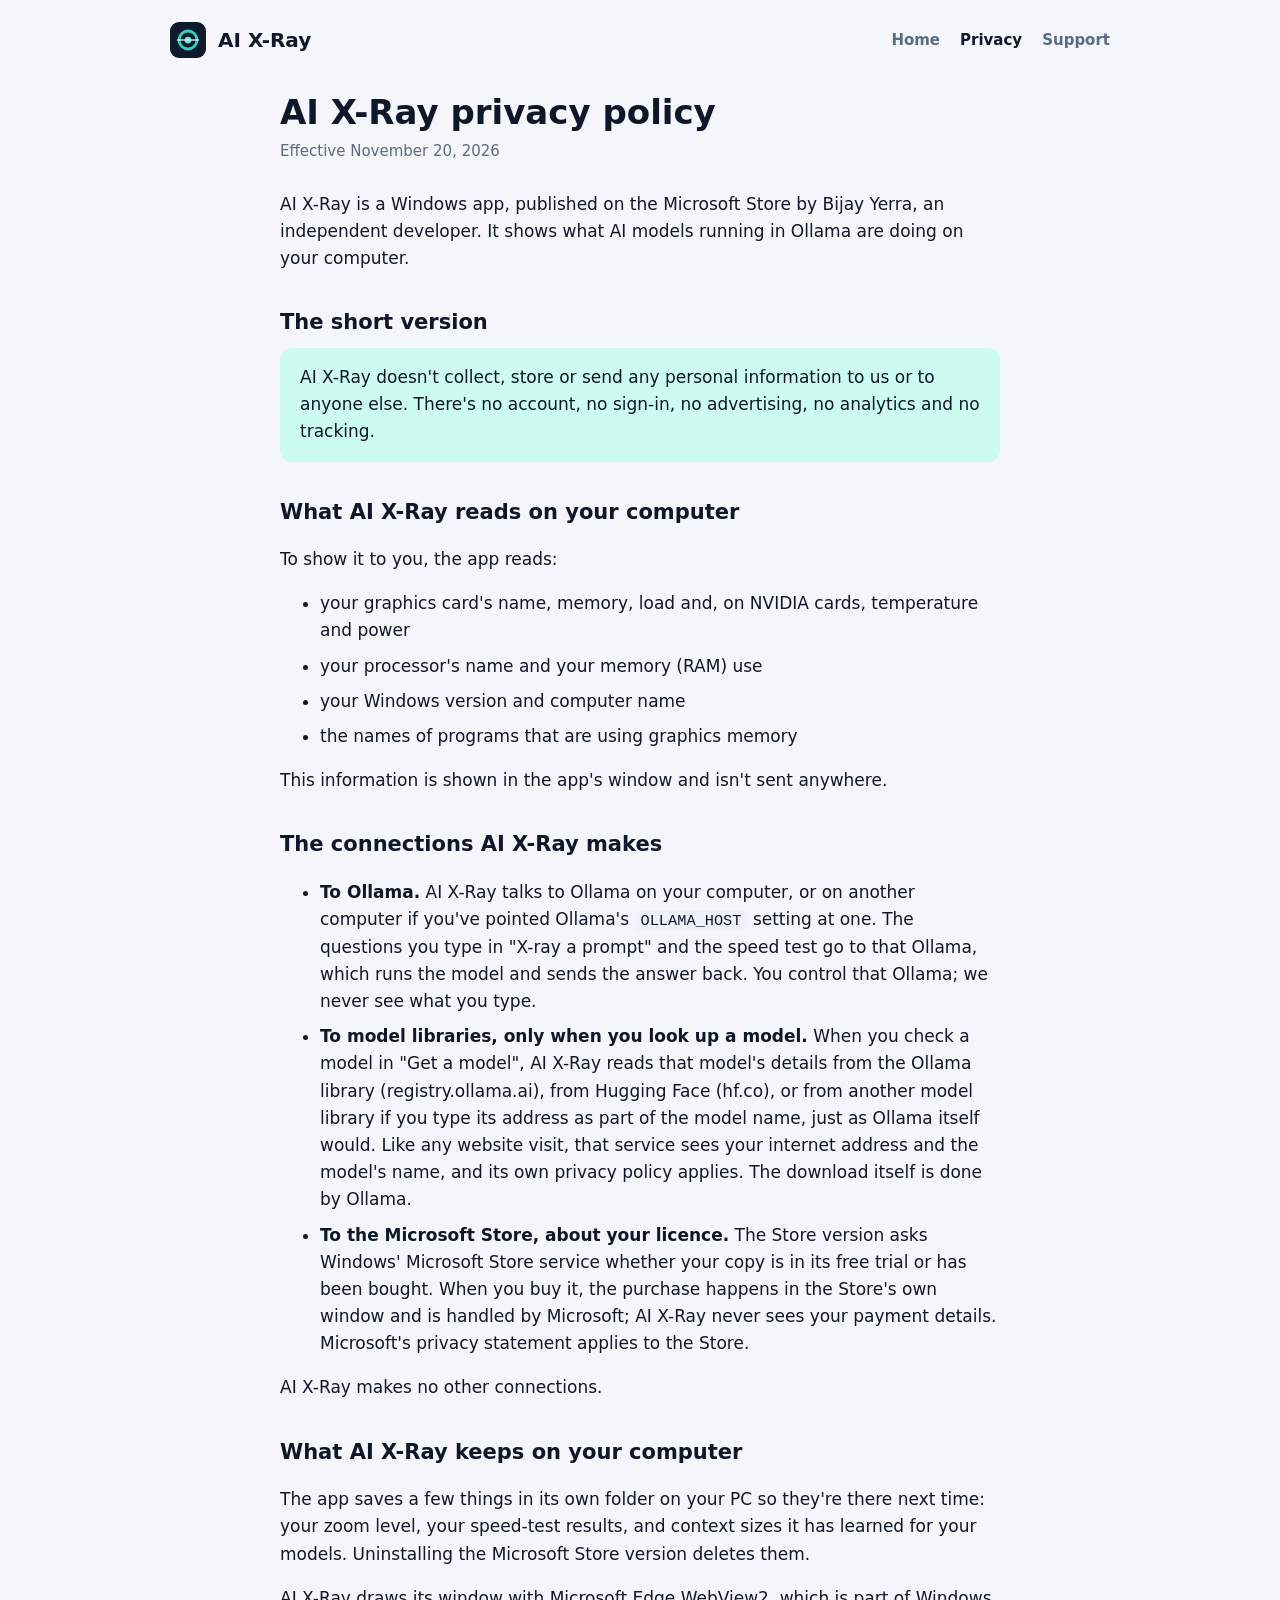
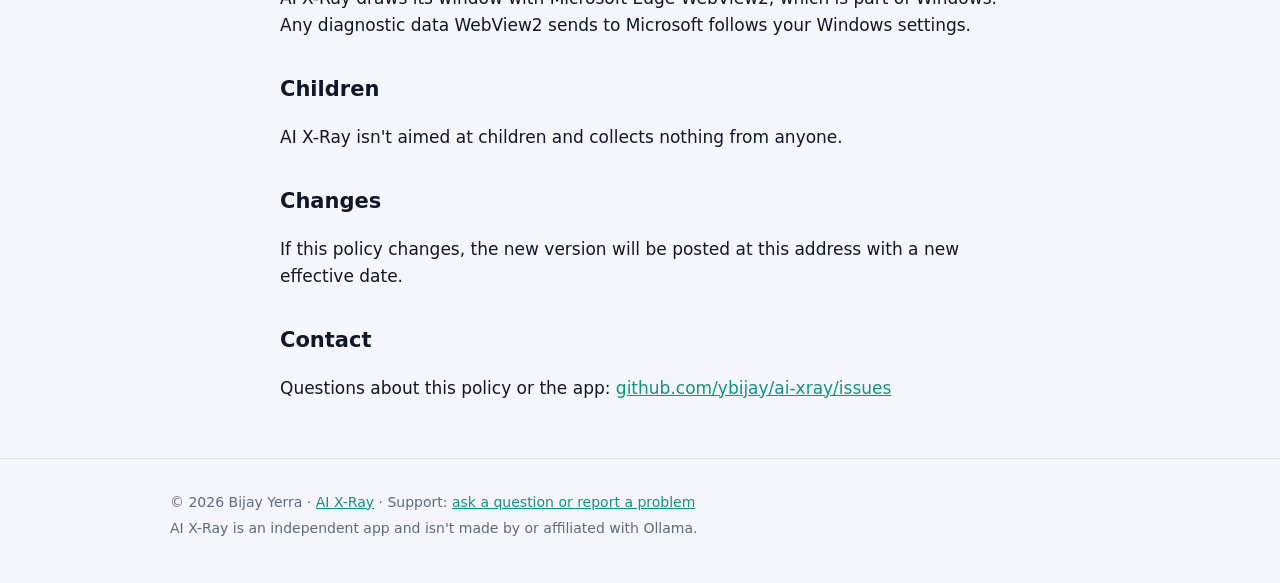
==== privacy.html @ 7ab142e6 "AI X-Ray website: home page and privacy policy Co-Authored-By: Claude Opus 5.5 <noreply@anthropic.co" ====
<!doctype html>
<html lang="en">
  <head>
    <meta charset="utf-8" />
    <meta name="viewport" content="width=device-width, initial-scale=1" />
    <title>AI X-Ray privacy policy</title>
    <meta name="description" content="AI X-Ray doesn't collect, store or send any personal information." />
    <link rel="icon" href="favicon.svg" type="image/svg+xml" />
    <link rel="stylesheet" href="style.css" />
  </head>
  <body>
    <header class="site">
      <div class="wrap">
        <a class="brand" href="./">
          <img src="favicon.svg" alt="" width="36" height="36" />
          AI X-Ray
        </a>
        <nav>
          <a href="./">Home</a>
          <a href="privacy.html" aria-current="page">Privacy</a>
          <a href="https://github.com/ybijay/ai-xray/issues">Support</a>
        </nav>
      </div>
    </header>

    <main class="wrap">
      <article class="policy">
        <h1>AI X-Ray privacy policy</h1>
        <p class="effective">Effective November 20, 2026</p>

        <p>
          AI X-Ray is a Windows app, published on the Microsoft Store by Bijay Yerra, an independent developer. It shows what AI
          models running in Ollama are doing on your computer.
        </p>

        <h2>The short version</h2>
        <div class="short">
          <p>
            AI X-Ray doesn't collect, store or send any personal information to us or to anyone else. There's no account, no
            sign-in, no advertising, no analytics and no tracking.
          </p>
        </div>

        <h2>What AI X-Ray reads on your computer</h2>
        <p>To show it to you, the app reads:</p>
        <ul>
          <li>your graphics card's name, memory, load and, on NVIDIA cards, temperature and power</li>
          <li>your processor's name and your memory (RAM) use</li>
          <li>your Windows version and computer name</li>
          <li>the names of programs that are using graphics memory</li>
        </ul>
        <p>This information is shown in the app's window and isn't sent anywhere.</p>

        <h2>The connections AI X-Ray makes</h2>
        <ul>
          <li>
            <strong>To Ollama.</strong> AI X-Ray talks to Ollama on your computer, or on another computer if you've pointed
            Ollama's <code>OLLAMA_HOST</code> setting at one. The questions you type in "X-ray a prompt" and the speed test go to
            that Ollama, which runs the model and sends the answer back. You control that Ollama; we never see what you type.
          </li>
          <li>
            <strong>To model libraries, only when you look up a model.</strong> When you check a model in "Get a model", AI X-Ray
            reads that model's details from the Ollama library (registry.ollama.ai), from Hugging Face (hf.co), or from another
            model library if you type its address as part of the model name, just as Ollama itself would. Like any website visit,
            that service sees your internet address and the model's name, and its own privacy policy applies. The download itself
            is done by Ollama.
          </li>
          <li>
            <strong>To the Microsoft Store, about your licence.</strong> The Store version asks Windows' Microsoft Store service
            whether your copy is in its free trial or has been bought. When you buy it, the purchase happens in the Store's own
            window and is handled by Microsoft; AI X-Ray never sees your payment details. Microsoft's privacy statement applies to
            the Store.
          </li>
        </ul>
        <p>AI X-Ray makes no other connections.</p>

        <h2>What AI X-Ray keeps on your computer</h2>
        <p>
          The app saves a few things in its own folder on your PC so they're there next time: your zoom level, your speed-test
          results, and context sizes it has learned for your models. Uninstalling the Microsoft Store version deletes them.
        </p>
        <p>
          AI X-Ray draws its window with Microsoft Edge WebView2, which is part of Windows. Any diagnostic data WebView2 sends to
          Microsoft follows your Windows settings.
        </p>

        <h2>Children</h2>
        <p>AI X-Ray isn't aimed at children and collects nothing from anyone.</p>

        <h2>Changes</h2>
        <p>If this policy changes, the new version will be posted at this address with a new effective date.</p>

        <h2>Contact</h2>
        <p>Questions about this policy or the app: <a href="https://github.com/ybijay/ai-xray/issues">github.com/ybijay/ai-xray/issues</a></p>
      </article>
    </main>

    <footer class="site">
      <div class="wrap">
        <p>© 2026 Bijay Yerra · <a href="./">AI X-Ray</a> · Support: <a href="https://github.com/ybijay/ai-xray/issues">ask a question or report a problem</a></p>
        <p>AI X-Ray is an independent app and isn't made by or affiliated with Ollama.</p>
      </div>
    </footer>
  </body>
</html>
---- style.css ----
:root {
  color-scheme: light dark;
  --font: "Segoe UI Variable Text", "Segoe UI", system-ui, -apple-system, "SF Pro Text", Ubuntu, sans-serif;
  --bg: #f4f6fb;
  --surface: #ffffff;
  --surface-2: #eef2f8;
  --border: #dde4ef;
  --text: #0f172a;
  --muted: #5b6b82;
  --accent: #0d9488;
  --accent-soft: #ccfbf1;
  --shadow: 0 1px 2px rgb(15 23 42 / 0.05), 0 4px 16px rgb(15 23 42 / 0.05);
}

@media (prefers-color-scheme: dark) {
  :root {
    --bg: #0a1020;
    --surface: #111a2c;
    --surface-2: #18233a;
    --border: #233150;
    --text: #e7edf7;
    --muted: #93a5bf;
    --accent: #2dd4bf;
    --accent-soft: #0f3b3a;
    --shadow: 0 1px 2px rgb(0 0 0 / 0.3), 0 8px 24px rgb(0 0 0 / 0.25);
  }
}

* {
  box-sizing: border-box;
}

html,
body {
  margin: 0;
  background: var(--bg);
  color: var(--text);
  font-family: var(--font);
  font-size: 17px;
  line-height: 1.6;
  -webkit-font-smoothing: antialiased;
}

a {
  color: var(--accent);
}

.wrap {
  max-width: 980px;
  margin: 0 auto;
  padding: 0 20px;
}

/* ---- header and footer ---- */

header.site {
  padding: 22px 0;
}
header.site .wrap {
  display: flex;
  align-items: center;
  justify-content: space-between;
  gap: 16px;
  flex-wrap: wrap;
}
.brand {
  display: flex;
  align-items: center;
  gap: 12px;
  color: var(--text);
  text-decoration: none;
  font-size: 20px;
  font-weight: 750;
}
nav {
  display: flex;
  gap: 20px;
  font-size: 15px;
  font-weight: 600;
}
nav a {
  color: var(--muted);
  text-decoration: none;
}
nav a:hover,
nav a[aria-current="page"] {
  color: var(--text);
}

footer.site {
  margin-top: 56px;
  padding: 28px 0 40px;
  border-top: 1px solid var(--border);
  color: var(--muted);
  font-size: 14px;
}
footer.site p {
  margin: 4px 0;
}

/* ---- home page ---- */

.hero {
  padding: 36px 0 28px;
  text-align: center;
}
.hero h1 {
  margin: 0;
  font-size: clamp(32px, 6vw, 48px);
  line-height: 1.15;
  letter-spacing: -0.02em;
}
.hero .sub {
  margin: 12px auto 0;
  max-width: 620px;
  color: var(--muted);
  font-size: 20px;
}
.badge {
  display: inline-block;
  margin-top: 24px;
  padding: 8px 18px;
  border-radius: 999px;
  background: var(--accent-soft);
  color: var(--accent);
  font-weight: 700;
  font-size: 15px;
}
.needs {
  margin-top: 12px;
  color: var(--muted);
  font-size: 14px;
}

.shot {
  display: block;
  width: 100%;
  height: auto;
  margin: 28px 0 8px;
  border-radius: 14px;
  border: 1px solid var(--border);
  box-shadow: var(--shadow);
}

.features {
  display: grid;
  grid-template-columns: repeat(auto-fit, minmax(260px, 1fr));
  gap: 16px;
  margin-top: 40px;
}
.feature {
  padding: 20px 22px;
  border-radius: 14px;
  background: var(--surface);
  border: 1px solid var(--border);
}
.feature h3 {
  margin: 0 0 6px;
  font-size: 17px;
}
.feature p {
  margin: 0;
  color: var(--muted);
  font-size: 15px;
}

.facts {
  margin-top: 40px;
  padding: 22px 24px;
  border-radius: 14px;
  background: var(--surface-2);
  font-size: 15px;
}
.facts ul {
  margin: 0;
  padding-left: 20px;
}

/* ---- privacy page ---- */

article.policy {
  max-width: 720px;
  margin: 0 auto;
  padding: 12px 0 0;
}
article.policy h1 {
  margin: 0;
  font-size: 34px;
  line-height: 1.2;
}
article.policy .effective {
  margin: 6px 0 28px;
  color: var(--muted);
  font-size: 15px;
}
article.policy h2 {
  margin: 34px 0 8px;
  font-size: 21px;
}
article.policy li {
  margin: 8px 0;
}
article.policy code {
  padding: 1px 6px;
  border-radius: 6px;
  background: var(--surface-2);
  font-size: 0.9em;
}
.short {
  padding: 16px 20px;
  border-radius: 12px;
  background: var(--accent-soft);
}
.short p {
  margin: 0;
}
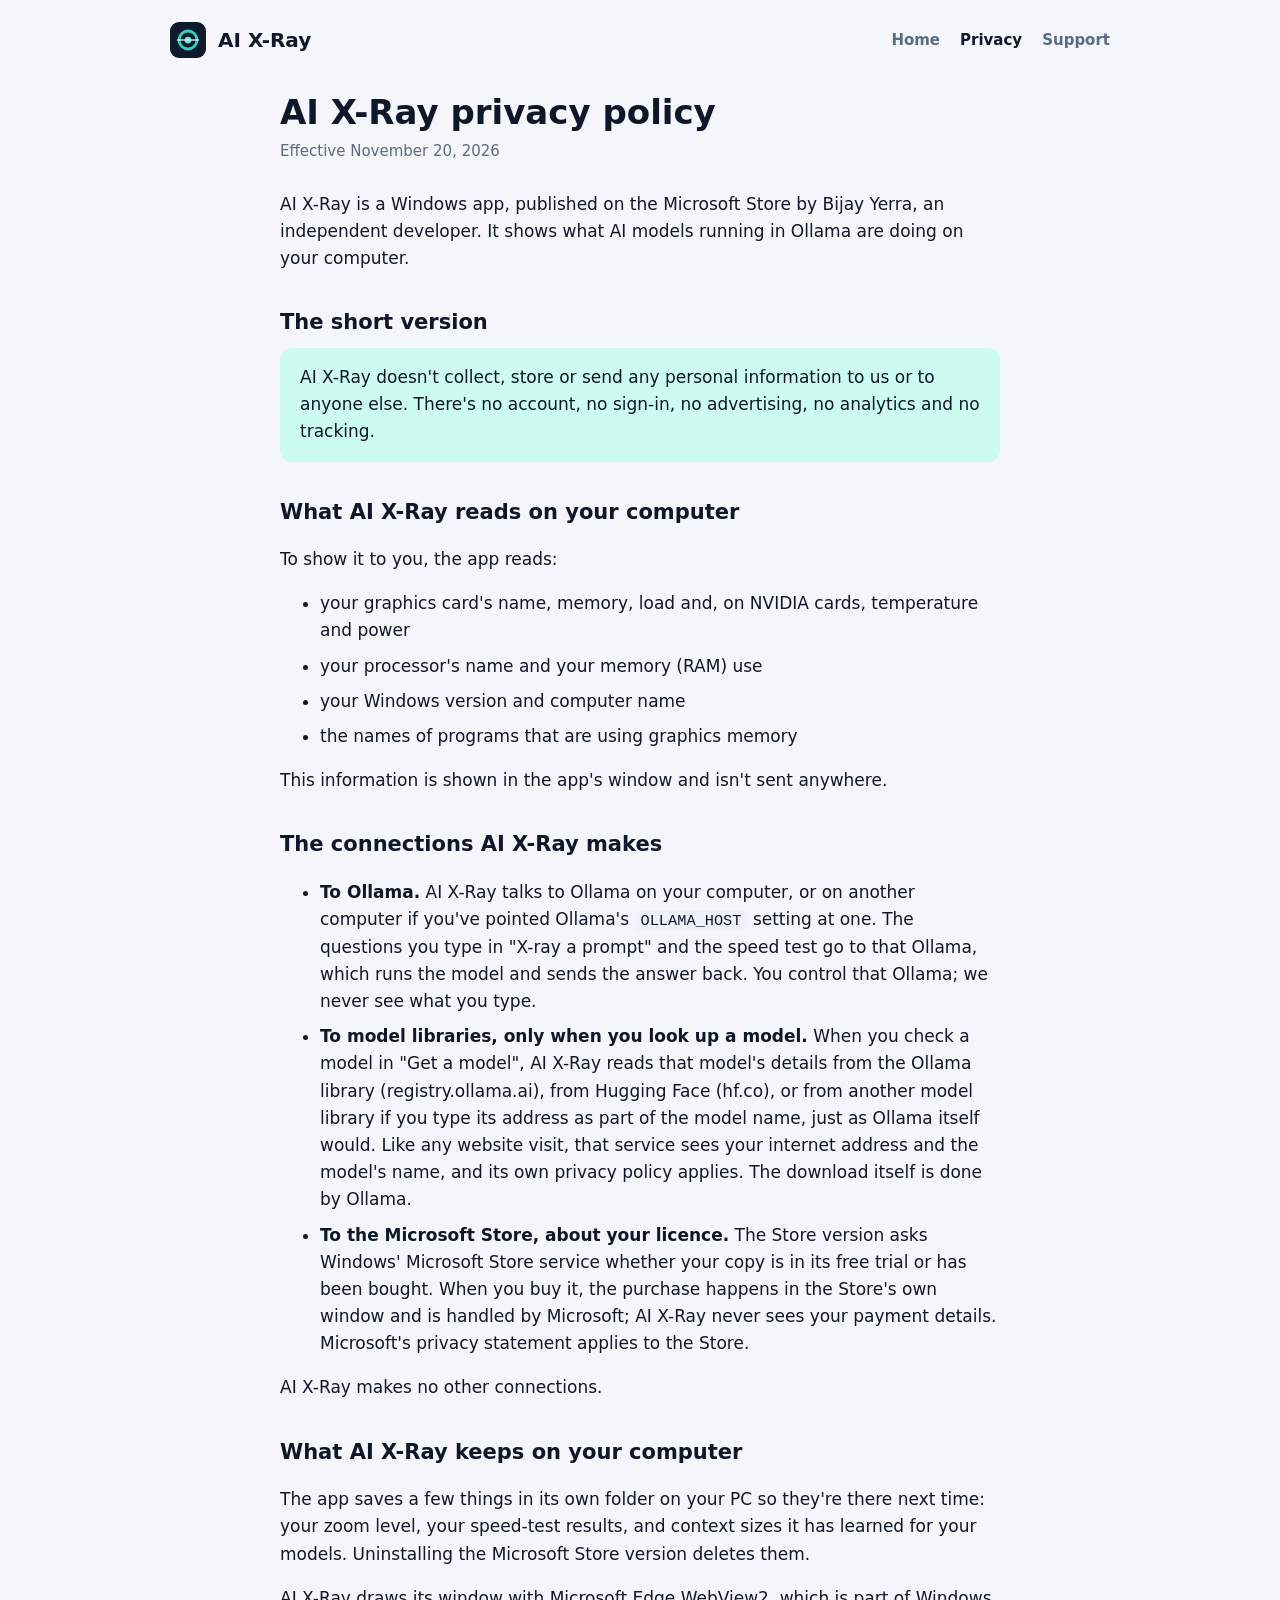
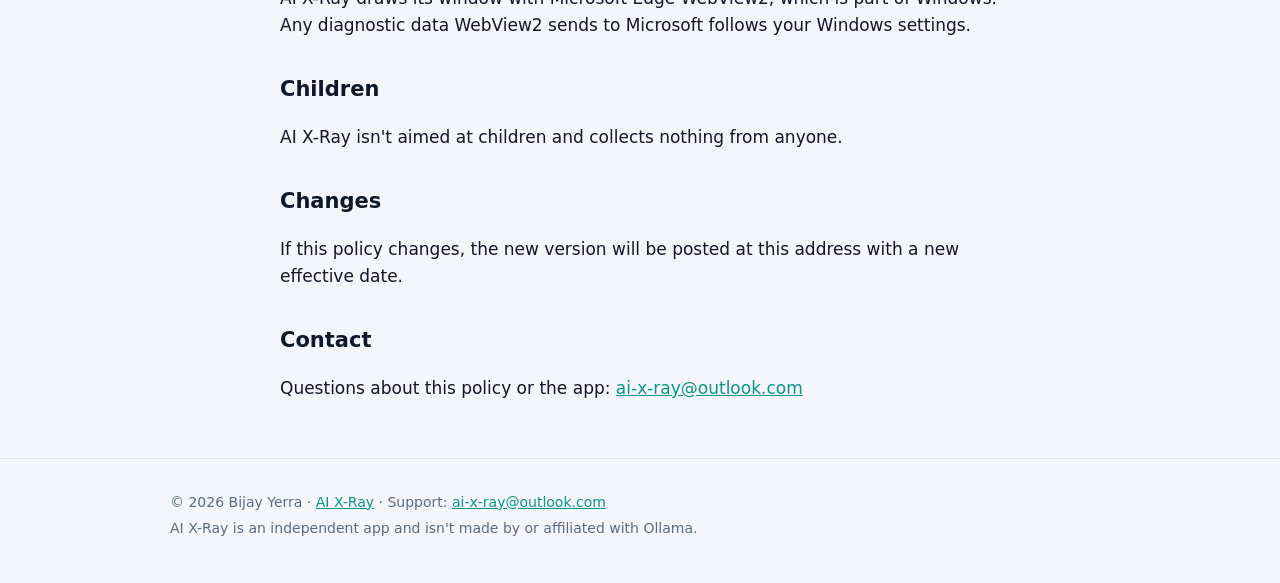
==== commit 3ef82e2f: "Use the AI X-Ray support email Co-Authored-By: Claude Opus 5.5 <noreply@anthropic.com>" ====
--- a/privacy.html
+++ b/privacy.html
@@ -18,7 +18,7 @@
         <nav>
           <a href="./">Home</a>
           <a href="privacy.html" aria-current="page">Privacy</a>
-          <a href="https://github.com/ybijay/ai-xray/issues">Support</a>
+          <a href="mailto:ai-x-ray@outlook.com">Support</a>
         </nav>
       </div>
     </header>
@@ -91,13 +91,13 @@
         <p>If this policy changes, the new version will be posted at this address with a new effective date.</p>
 
         <h2>Contact</h2>
-        <p>Questions about this policy or the app: <a href="https://github.com/ybijay/ai-xray/issues">github.com/ybijay/ai-xray/issues</a></p>
+        <p>Questions about this policy or the app: <a href="mailto:ai-x-ray@outlook.com">ai-x-ray@outlook.com</a></p>
       </article>
     </main>
 
     <footer class="site">
       <div class="wrap">
-        <p>© 2026 Bijay Yerra · <a href="./">AI X-Ray</a> · Support: <a href="https://github.com/ybijay/ai-xray/issues">ask a question or report a problem</a></p>
+        <p>© 2026 Bijay Yerra · <a href="./">AI X-Ray</a> · Support: <a href="mailto:ai-x-ray@outlook.com">ai-x-ray@outlook.com</a></p>
         <p>AI X-Ray is an independent app and isn't made by or affiliated with Ollama.</p>
       </div>
     </footer>
